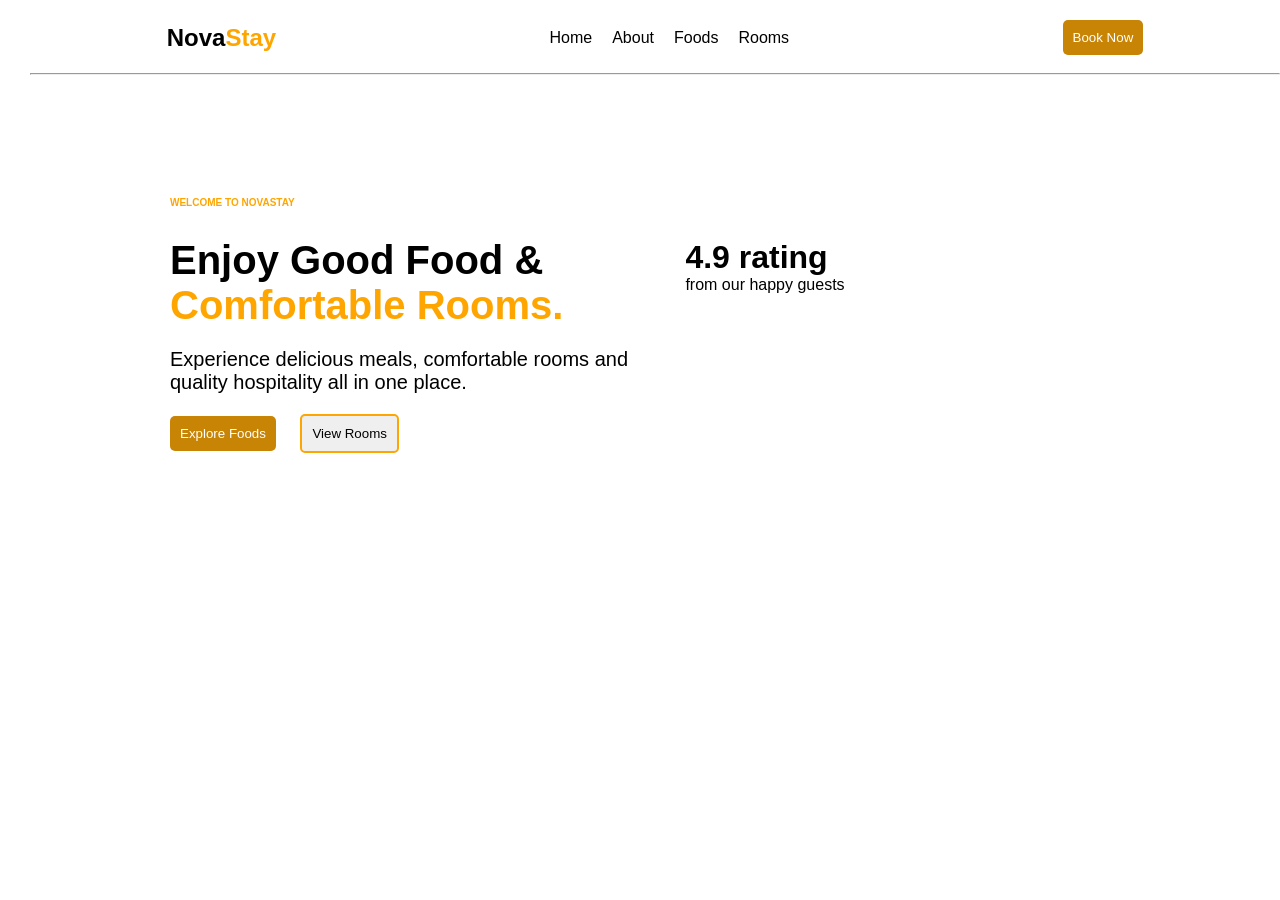
==== index.html @ 20a4a5bd "index renamed" ====
<!DOCTYPE html>
<html lang="en">
<head>
    <meta charset="UTF-8">
    <meta name="viewport" content="width=device-width, initial-scale=1.0">
    <title>Document</title>

    <link rel="stylesheet" href="novastay.css">

    <script src="https://kit.fontawesome.com/f9ebc45625.js" crossorigin="anonymous"></script>
</head>
<body>
    <header>
          <nav>
               <h1>Nova<span>Stay</span></h1>

               <ul>
                <li><a href="#home">Home</a></li>
                <li><a href="#about">About</a></li>
                <li><a href="#foods">Foods</a></li>
                <li><a href="#rooms">Rooms</a></li>
               </ul>
                <button class="btn">Book Now</button>

          </nav>
                  <br>
            <hr>

          <div id="hero-section">
            <div class="hero-left">
                <h2>WELCOME TO NOVASTAY</h2>
                <h1>Enjoy Good Food & <br><span>Comfortable Rooms.</span></h1>
                <p>Experience delicious meals, comfortable rooms and quality hospitality all in one place.</p>

                   <div class="hero-btu">
                       <button class="btn">Explore Foods</button>
                       <button class="btn2">View Rooms</button>
                   </div>
            </div>
              
            <div class="hero-right">
                <img src="https://images.unsplash.com/photo-1566073771259-6a8506099945" alt="" width="300px">
                   
                  <div class="rating-box">
                    <i class="fa-solid fa-star"></i>
                       <div>
                          <h1>4.9 rating</h1>
                          <p>from our happy guests</p>
                       </div>
                  </div>
            </div>

          </div>
    </header>


    
</body>
</html>
---- novastay.css ----
*{
    margin: 0;
    padding: 0;
    box-sizing: border-box;
    font-family: Arial, Helvetica, sans-serif;
}


header{
    padding-left: 30px;
    padding-top: 20px;
}

nav{
    display: flex;
    justify-content: space-around;
    align-items: center;
}

nav h1 span{
    color: orange;
}

nav ul{
    display: flex;
    gap: 20px;
    list-style-type: none;
}

nav ul li a{
    color: black;
    text-decoration: none;
}

.btn{
    background-color: rgb(200, 132, 4);
    padding: 10px;
    border: none;
    color: white;
    border-radius: 5px;
}


#hero-section{
    display: flex;
    justify-content: center;
    align-items: center;
    height: 500px;
    gap: 40px;
    padding-inline: 140px;
    
}

.hero-left{
    width: 50%;
}

.hero-left h2{
    color: orange;
    font-size: 10px;
    padding-bottom: 10px;
}

.hero-left h1{
    font-size: 40px;
    padding-block: 20px;
}

.hero-left h1 span{
    color: orange;
}

.hero-left p{
    font-size: 20px;
    padding-bottom: 20px;
}

.btn2{
    padding: 10px;
    border: 2px orange solid;
    color: black;
    border-radius: 5px;
    margin-left: 20px;
}

.hero-right{
    width: 50%;
    position: relative;
}

.hero-right img{
    width: 100%;
    border-radius: 20px;
}

.rating-box{
    display: flex;
    align-items: center;
    justify-content: center;
    gap: 10px;
    background-color: white;
    padding: 10px;
    width: 300px;
    border-radius: 20px;
    position: absolute;
    bottom: 30px;
    left: -65px;
}

.fa-star{
    color: orange;
    font-size: 20px;
}
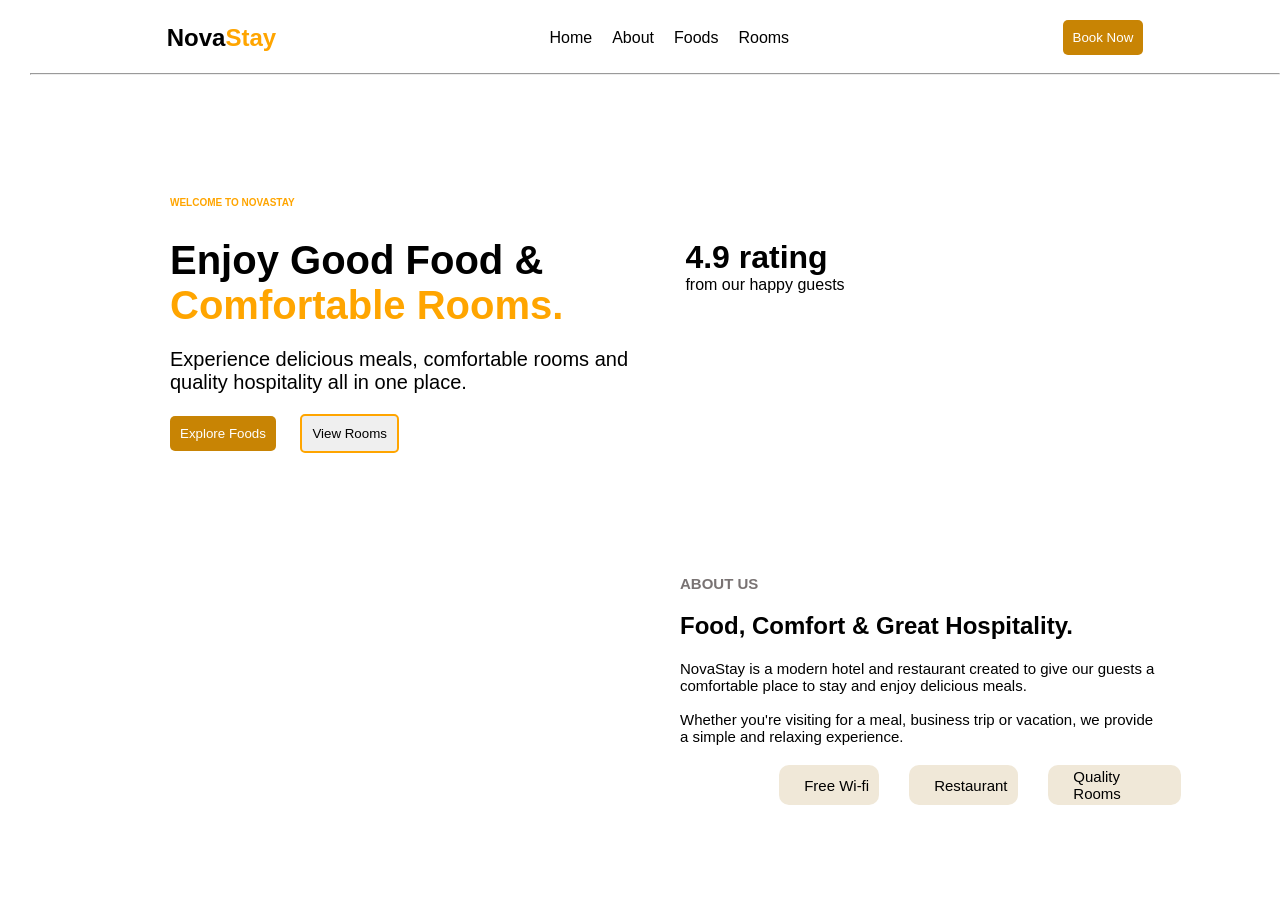
==== commit 78f0fa66: "yes" ====
--- a/index.html
+++ b/index.html
@@ -54,6 +54,43 @@
     </header>
 
 
+
+    <section>
+        <div class="about-lef">
+            <img src="https://images.unsplash.com/photo-1517248135467-4c7edcad34c4" alt="" width="300px">
+        </div>
+
+           <div class="about-right">
+              <h2>ABOUT   US</h2>
+              <h1>Food, Comfort & Great Hospitality.</h1>
+              <p>NovaStay is a modern hotel and restaurant created to give our guests a comfortable place to stay and enjoy delicious meals.
+                <br> <br>
+                Whether you're visiting for a meal, business trip or vacation, we provide a simple and relaxing experience.
+              </p>
+
+                 <div class="about-box">
+                    <div>
+                         <i class="fa-solid fa-wifi"></i>
+                         <p>Free Wi-fi</p>
+                    </div>
+                        <div>
+                            <i class="fa-solid fa-utensils"></i>
+                            <p>Restaurant</p>
+                        </div>
+
+                        <div>
+                            <i class="fa-solid fa-bed"></i>
+                            <p> Quality Rooms</p>
+                        </div>
+                 </div>
+           </div>
+
+
+
+
+    </section>
+
+
     
 </body>
 </html>
--- a/novastay.css
+++ b/novastay.css
@@ -110,4 +110,85 @@
 .fa-star{
     color: orange;
     font-size: 20px;
+}
+
+
+
+
+section{
+    display: flex;
+    justify-content: center;
+    align-items: center;
+}
+
+.about-lef{
+    width: 50%;
+}
+
+.about-lef img{
+    width: 80%;
+    border-radius: 20px;
+    margin-left: 170px;
+}
+
+
+.about-right{
+    width: 50%;
+    margin-left: 80px;
+}
+
+.about-right h2{
+    color: rgb(121, 115, 115);
+    font-size: 15px;
+    padding-bottom: 10px;
+}
+
+.about-right h1{
+    width: 70%;
+    padding-bottom: 20px;
+    padding-top: 10px;
+}
+
+.about-right p{
+    font-size: 15px;
+    width: 80%;
+    padding-bottom: 20px;
+}
+
+.about-box{
+    display: flex;
+    align-items: center;
+    justify-content: center;
+    gap: 30px;
+}
+
+.about-box div {
+      display: flex;
+      align-items: center;
+      justify-content: center;
+      background-color: rgb(240, 232, 216);
+      border-radius: 10px;
+      height: 40px;
+}
+
+.fa-wifi{
+    color: orange;
+    margin-left: 10px;
+}
+
+.fa-utensils{
+    color: orange;
+    margin-left: 10px;
+}
+
+.fa-bed{
+    color: orange;
+    margin-left: 10px;
+}
+
+.about-box div p{
+    margin-left: 10px;
+    padding-inline: 5px;
+    margin-right: 5px;
+    padding-top: 20px;
 }
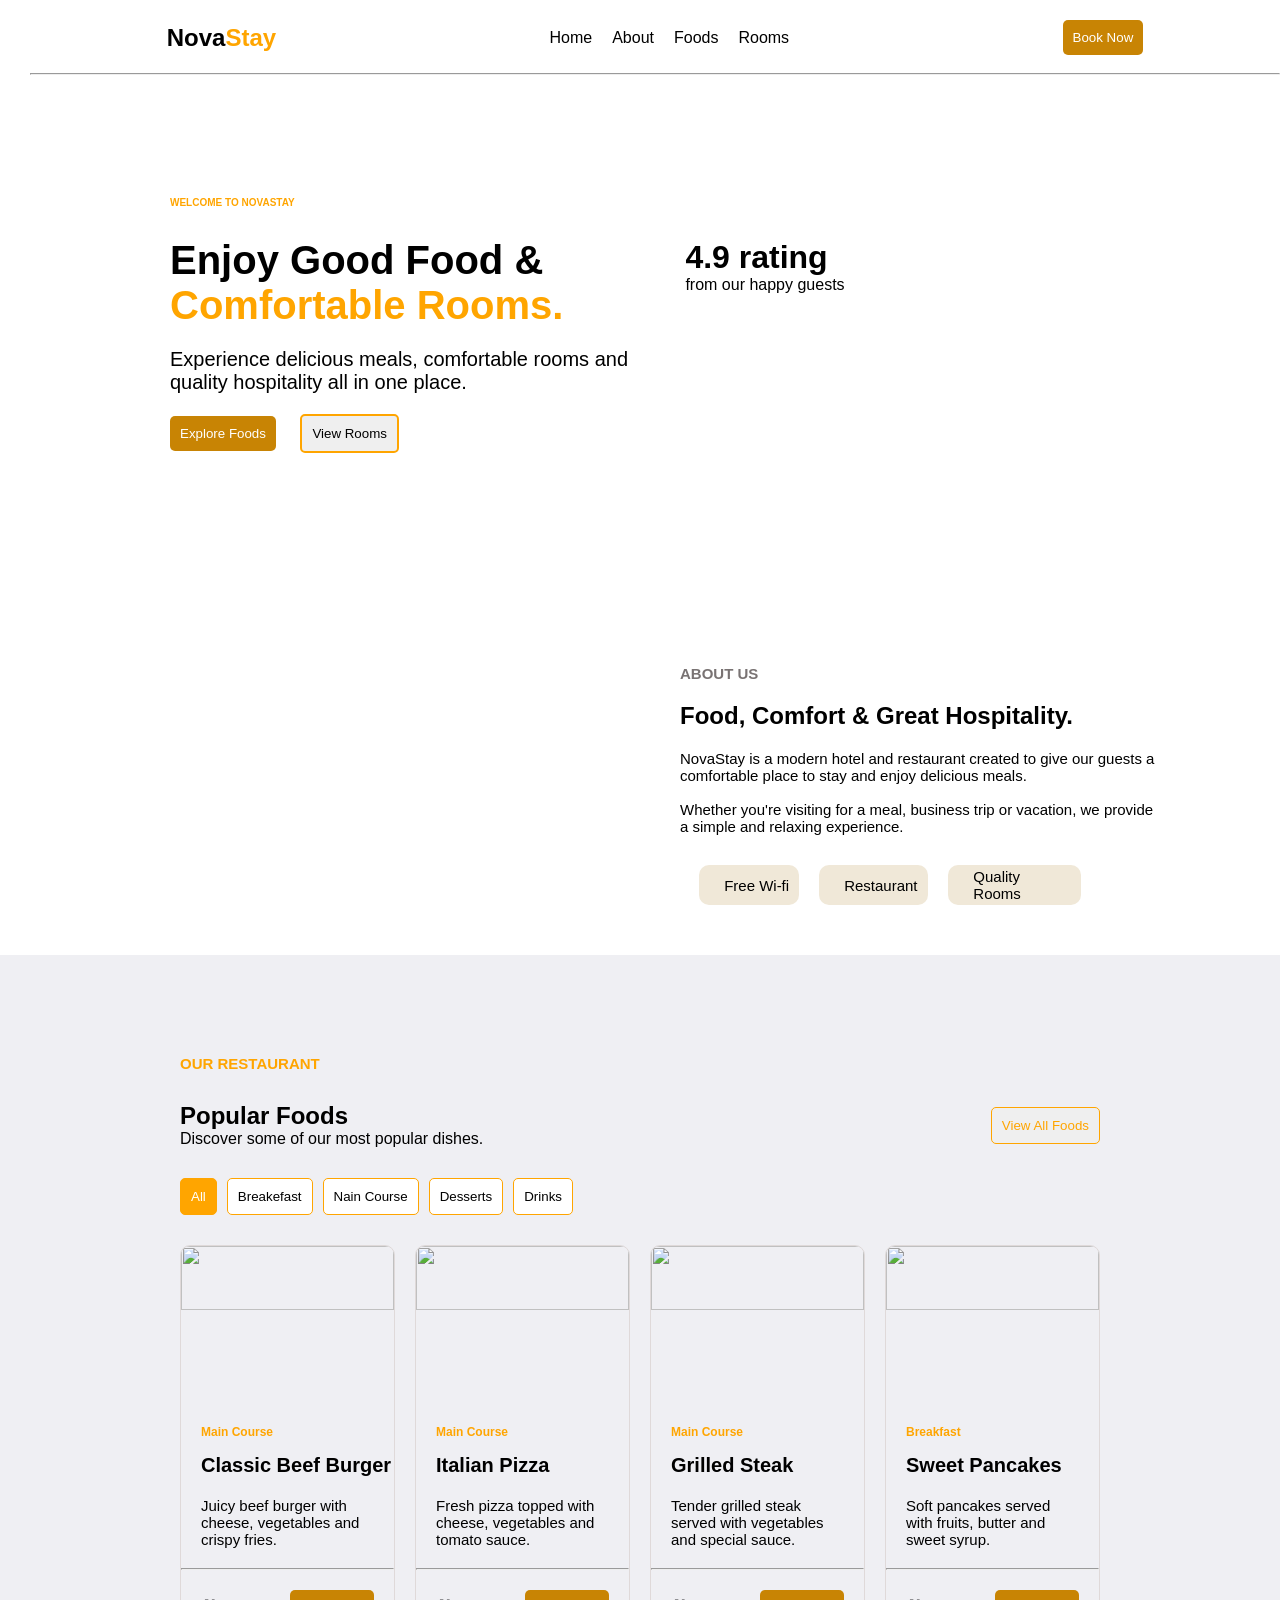
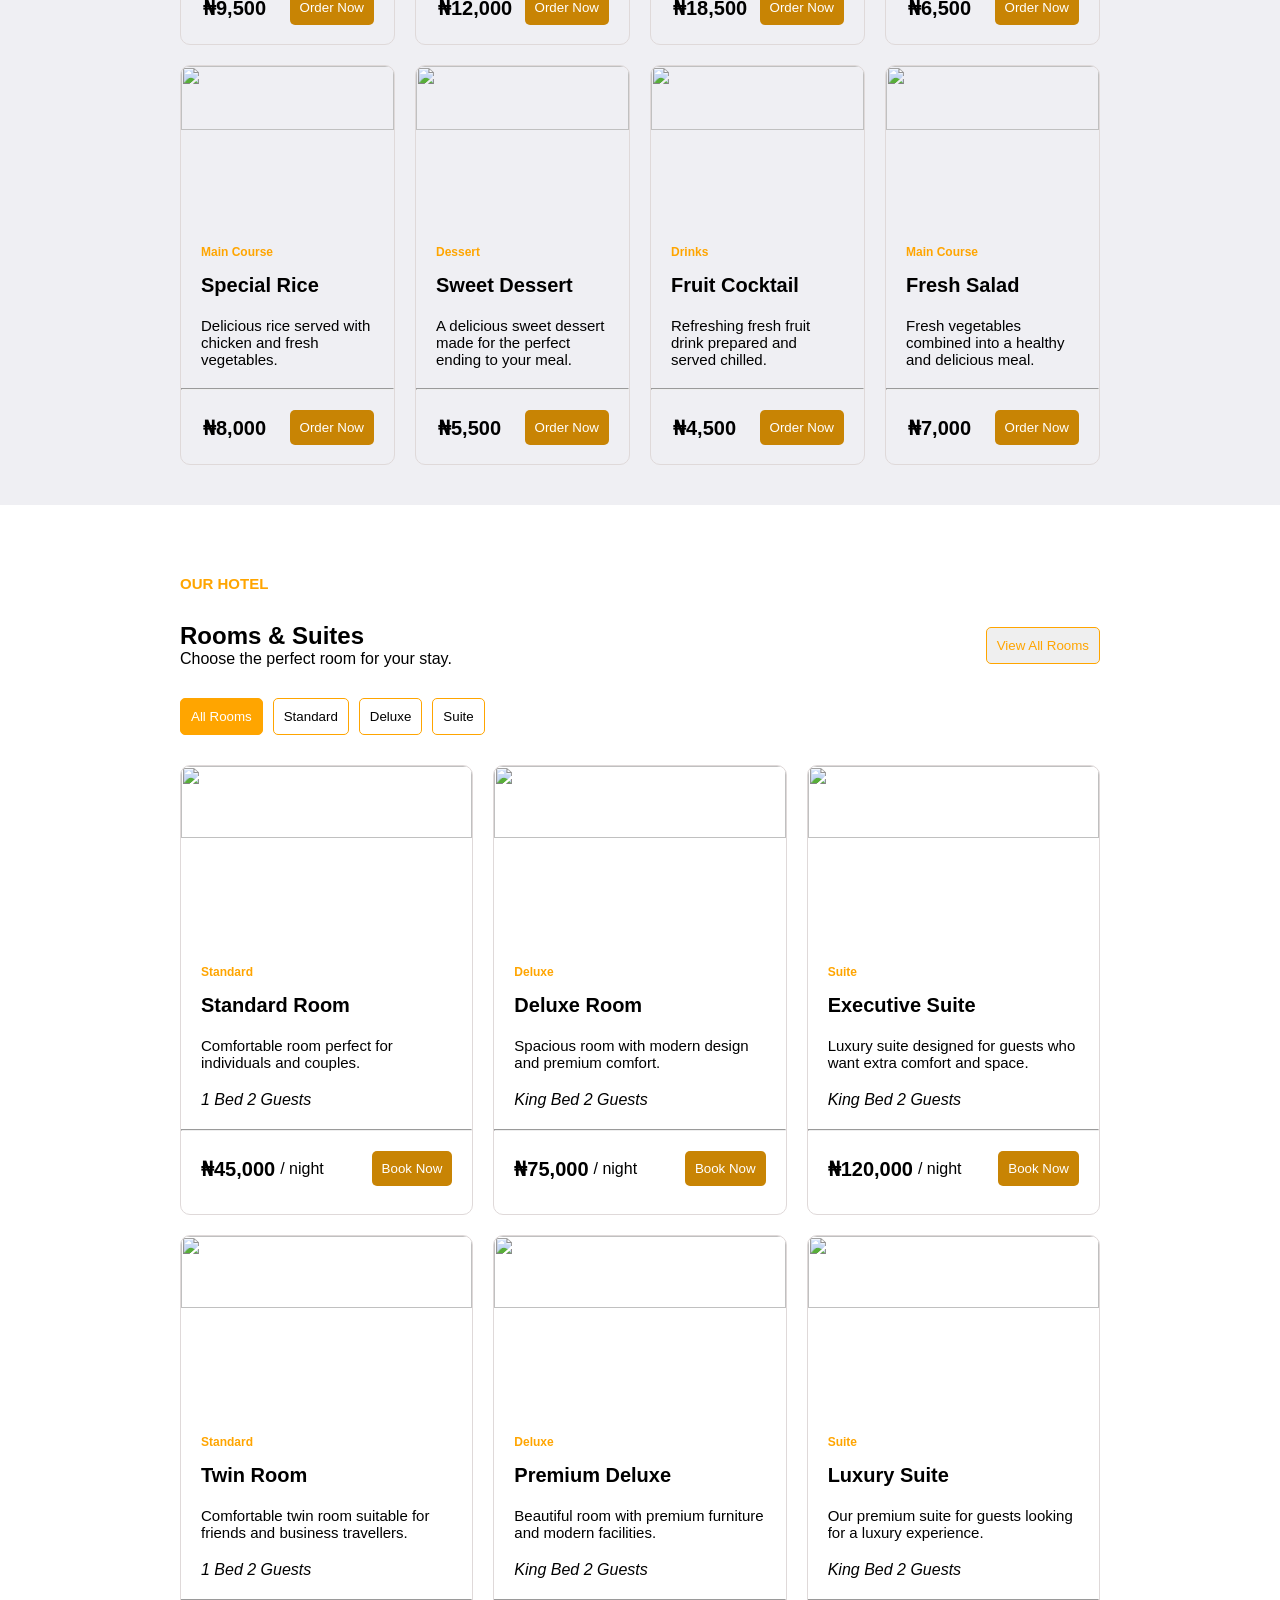
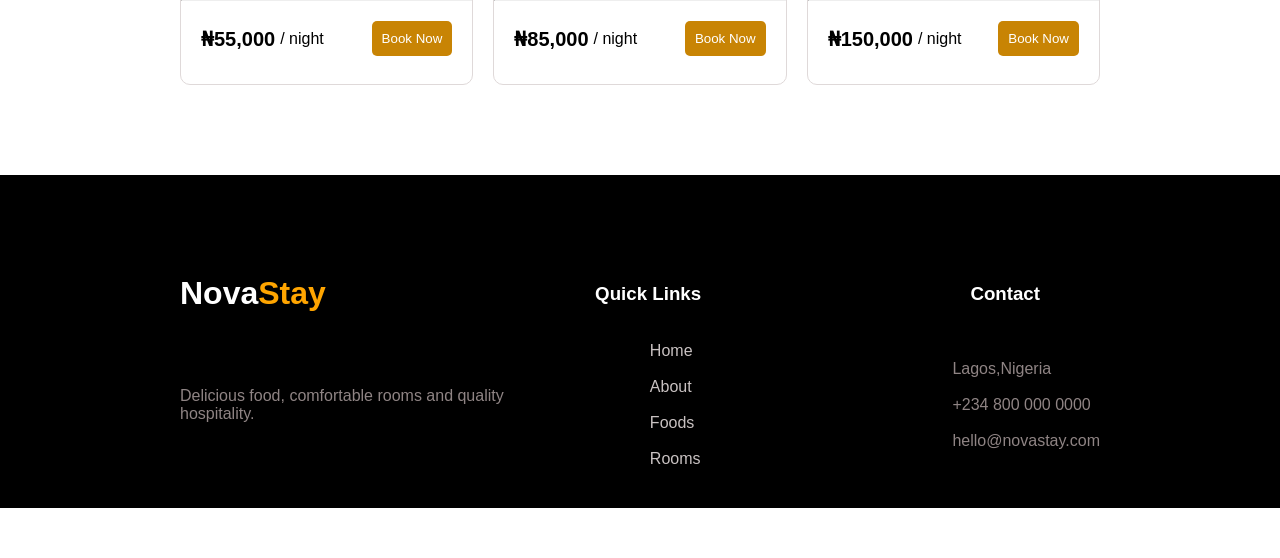
==== commit 66ef3e70: "yes" ====
--- a/index.html
+++ b/index.html
@@ -55,7 +55,7 @@
 
 
 
-    <section>
+    <section id="about">
         <div class="about-lef">
             <img src="https://images.unsplash.com/photo-1517248135467-4c7edcad34c4" alt="" width="300px">
         </div>
@@ -91,6 +91,315 @@
     </section>
 
 
-    
+
+
+
+
+    <section id="foods">
+             <h2 class="h2">OUR RESTAURANT</h2>
+             <div class="food-t">
+                 <div>
+                    <h1>Popular Foods</h1>
+                    <p>Discover some of our most popular dishes.</p>
+                 </div>
+
+                 <button>View All Foods</button>
+             </div>
+                  
+                 <div class="foods-button">
+                    <button>All</button>
+                    <button>Breakefast</button>
+                    <button>Nain Course</button>
+                    <button>Desserts</button>
+                    <button>Drinks</button>
+                 </div>
+
+
+                 <div class="product-container"> 
+                    <div class="product-card">
+                            <img src="https://images.unsplash.com/photo-1568901346375-23c9450c58cd" alt="">
+                            <h2>Main Course</h2>
+                            <h1>Classic Beef Burger</h1>
+                            <p>Juicy beef burger with cheese, vegetables and crispy fries.</p>
+      <hr>
+                            <div>
+                                <h1>₦9,500</h1>
+                                <button>Order Now</button>
+                            </div>
+                    </div>
+
+
+                    <div class="product-card">
+                            <img src="https://images.unsplash.com/photo-1565299624946-b28f40a0ae38" alt="">
+                            <h2>Main Course</h2>
+                            <h1>Italian Pizza</h1>
+                            <p>Fresh pizza topped with cheese, vegetables and tomato sauce.</p>
+                     <hr>
+                            <div>
+                                <h1>₦12,000</h1>
+                                <button>Order Now</button>
+                            </div>
+                    </div>
+
+
+                    <div class="product-card">
+                            <img src="https://images.unsplash.com/photo-1600891964092-4316c288032e" alt="">
+                            <h2>Main Course</h2>
+                            <h1>Grilled Steak</h1>
+                            <p>Tender grilled steak served with vegetables and special sauce.</p>
+          <hr>
+                            <div>
+                                <h1>₦18,500</h1>
+                                <button>Order Now</button>
+                            </div>
+                    </div>
+
+
+                    <div class="product-card">
+                            <img src="https://images.unsplash.com/photo-1528207776546-365bb710ee93" alt="">
+                            <h2>Breakfast</h2>
+                            <h1>Sweet Pancakes</h1>
+                            <p>Soft pancakes served with fruits, butter and sweet syrup.</p>
+     <hr>
+                            <div>
+                                <h1>₦6,500</h1>
+                                <button>Order Now</button>
+                            </div>
+                    </div>
+
+
+                    <div class="product-card">
+                            <img src="https://images.unsplash.com/photo-1547592180-85f173990554" alt="">
+                            <h2>Main Course</h2>
+                            <h1>Special Rice</h1>
+                            <p>Delicious rice served with chicken and fresh vegetables.</p>
+              <hr>
+                            <div>
+                                <h1>₦8,000</h1>
+                                <button>Order Now</button>
+                            </div>
+                    </div>
+
+
+                    <div class="product-card">
+                            <img src="https://images.unsplash.com/photo-1571877227200-a0d98ea607e9" alt="">
+                            <h2>Dessert</h2>
+                            <h1>Sweet Dessert</h1>
+                            <p>A delicious sweet dessert made for the perfect ending to your meal.</p>
+        <hr>
+                            <div>
+                                <h1>₦5,500</h1>
+                                <button>Order Now</button>
+                            </div>
+                    </div>
+
+
+                    <div class="product-card">
+                            <img src="https://images.unsplash.com/photo-1544145945-f90425340c7e" alt="">
+                            <h2>Drinks</h2>
+                            <h1>Fruit Cocktail</h1>
+                            <p>Refreshing fresh fruit drink prepared and served chilled.</p>
+      <hr>
+                            <div>
+                                <h1>₦4,500</h1>
+                                <button>Order Now</button>
+                            </div>
+                    </div>
+
+
+                    <div class="product-card">
+                            <img src="https://images.unsplash.com/photo-1512621776951-a57141f2eefd" alt="">
+                            <h2>Main Course</h2>
+                            <h1>Fresh Salad</h1>
+                            <p>Fresh vegetables combined into a healthy and delicious meal.</p>
+  <hr>
+                            <div>
+                                <h1>₦7,000</h1>
+                                <button>Order Now</button>
+                            </div>
+                    </div>
+                 </div>
+    </section>
+
+
+
+
+    <section id="rooms">
+         <h2 class="our-hotel">OUR HOTEL</h2>
+         <div class="con">
+            <div>
+                <h1>Rooms & Suites</h1>
+                <p>Choose the perfect room for your stay.</p>
+            </div>
+
+                  <button>View All Rooms</button>
+         </div>
+                  <div class="come-back">
+                    <button>All Rooms</button>
+                    <button>Standard</button>
+                    <button>Deluxe</button>
+                    <button>Suite</button>
+                  </div>
+
+
+     <div class="hotel-rooms">
+          <div class="rooms-card">
+            <img src="https://images.unsplash.com/photo-1611892440504-42a792e24d32" alt="">
+            <h2>Standard</h2>
+            <h1>Standard Room</h1>
+            <p>Comfortable room perfect for individuals and couples.</p>
+                <div class="yes">
+                    <i><i class="fa-solid fa-bed"></i>1 Bed</i>
+
+                    <i><i class="fa-solid fa-person"></i>2 Guests</i>
+                </div>
+             <hr>
+              <div class="go">
+                <div>
+                    <h1>₦45,000</h1>
+                    / night
+                </div>
+                    <button>Book Now</button>
+              </div>
+          </div>
+
+
+
+          <div class="rooms-card">
+            <img src="https://images.unsplash.com/photo-1590490360182-c33d57733427" alt="">
+            <h2>Deluxe</h2>
+            <h1>Deluxe Room</h1>
+            <p>Spacious room with modern design and premium comfort.</p>
+                <div class="yes">
+                    <i><i class="fa-solid fa-bed"></i> King Bed</i>
+
+                    <i><i class="fa-solid fa-person"></i>2 Guests</i>
+                </div>
+             <hr>
+              <div class="go">
+                <div>
+                    <h1>₦75,000</h1>
+                    / night
+                </div>
+                    <button>Book Now</button>
+              </div>
+          </div>
+
+
+            <div class="rooms-card">
+            <img src="https://images.unsplash.com/photo-1582719478250-c89cae4dc85b" alt="">
+            <h2>Suite</h2>
+            <h1>Executive Suite</h1>
+            <p>Luxury suite designed for guests who want extra comfort and space.</p>
+                <div class="yes">
+                    <i><i class="fa-solid fa-bed"></i> King Bed</i>
+                
+                    <i><i class="fa-solid fa-person"></i>2 Guests</i>
+                    
+                </div>
+             <hr>
+              <div class="go">
+                <div>
+                    <h1>₦120,000</h1>
+                    / night
+                </div>
+                    <button>Book Now</button>
+              </div>
+          </div>
+
+
+            <div class="rooms-card">
+            <img src="https://images.unsplash.com/photo-1566665797739-1674de7a421a" alt="">
+            <h2>Standard</h2>
+            <h1>Twin Room</h1>
+            <p>Comfortable twin room suitable for friends and business travellers.</p>
+                <div class="yes">
+                    <i><i class="fa-solid fa-bed"></i>1 Bed</i>
+
+                    <i><i class="fa-solid fa-person"></i>2 Guests</i>
+                </div>
+             <hr>
+              <div class="go">
+                <div>
+                    <h1>₦55,000</h1>
+                    / night
+                </div>
+                    <button>Book Now</button>
+              </div>
+          </div>
+
+            <div class="rooms-card">
+            <img src="https://images.unsplash.com/photo-1631049307264-da0ec9d70304" alt="">
+            <h2>Deluxe</h2>
+            <h1>Premium Deluxe</h1>
+            <p>Beautiful room with premium furniture and modern facilities.</p>
+                <div class="yes">
+                    <i><i class="fa-solid fa-bed"></i> King Bed</i>
+      
+                    <i><i class="fa-solid fa-person"></i>2 Guests</i>
+                </div>
+             <hr>
+              <div class="go">
+                <div>
+                    <h1>₦85,000</h1>
+                    / night
+                </div>
+                    <button>Book Now</button>
+              </div>
+          </div>
+
+            <div class="rooms-card">
+            <img src="https://images.unsplash.com/photo-1578683010236-d716f9a3f461" alt="">
+            <h2>Suite</h2>
+            <h1>Luxury Suite</h1>
+            <p>Our premium suite for guests looking for a luxury experience.</p>
+                <div class="yes">
+                    <i><i class="fa-solid fa-bed"></i> King Bed</i>
+
+                    <i><i class="fa-solid fa-person"></i>2 Guests</i>
+                </div>
+             <hr>
+              <div class="go">
+                <div>
+                    <h1>₦150,000</h1>
+                    / night
+                </div>
+                    <button>Book Now</button>
+              </div>
+          </div>
+
+
+     </div>
+            
+         
+    </section>
+
+
+    <footer id="foot">
+        <div class="end">
+            <h1>Nova<span>Stay</span></h1>
+            <h3>Quick Links</h3>
+            <h3>Contact</h3>
+        </div>
+             
+         <div class="mk">
+            <p>Delicious food, comfortable rooms and quality hospitality.</p>
+
+             <ul>
+                <li><a href="#home">Home</a></li><br>
+                <li><a href="#about">About</a></li><br>
+                <li><a href="#foods">Foods</a></li><br>
+                <li><a href="#rooms">Rooms</a></li>
+             </ul>
+              <div class="kj">
+                <p>Lagos,Nigeria</p><br>
+                <p>+234 800 000 0000</p><br>
+                <p>hello@novastay.com</p>
+              </div>
+         </div>
+         
+    </footer>
+
+     
 </body>
 </html>
--- a/novastay.css
+++ b/novastay.css
@@ -115,10 +115,11 @@
 
 
 
-section{
+#about{
     display: flex;
     justify-content: center;
     align-items: center;
+    padding-top: 90px;
 }
 
 .about-lef{
@@ -159,7 +160,9 @@
     display: flex;
     align-items: center;
     justify-content: center;
-    gap: 30px;
+    gap: 20px;
+    margin-top: 10px;
+    margin-right: 180px;
 }
 
 .about-box div {
@@ -191,4 +194,334 @@
     padding-inline: 5px;
     margin-right: 5px;
     padding-top: 20px;
-}+}
+
+
+
+
+
+#foods{
+    display: fle;
+    margin-block: 50px;
+    flex-direction: column;
+    justify-content: center;
+    padding-inline: 180px;
+    padding-top: 100px;
+    background-color: rgb(239, 239, 243);
+    padding-bottom: 40px;
+}
+
+
+
+.h2{
+    color: orange;
+    font-size: 15px;
+    padding-bottom: 10px;
+}
+
+
+.food-t{
+  display: flex;
+  justify-content: space-between;
+  margin-block: 20px;
+  align-items: center;
+}
+
+.food-t button{
+    padding: 10px;
+    border: orange solid 1px;
+    border-radius: 5px;
+    color: orange;
+    cursor: pointer;
+}
+
+.foods-button{
+    display: flex;
+    padding-block: 10px;
+    gap: 10px;
+}
+
+.foods-button button{
+    padding: 10px;
+    border-radius: 5px;
+    background-color: white;
+    border: orange solid 1px;
+}
+
+.foods-button button:hover{
+     background-color: orange;
+     color: white;
+}
+
+.foods-button button:first-child{
+    background-color: orange;
+    color: white;
+}
+
+
+.product-container{
+    display: grid;
+    grid-template-columns: repeat(4, 1fr);
+    margin-top: 20px;
+    gap: 20px;
+}
+
+.product-card{
+    border-radius: 10px;
+    border: solid 1px rgb(223, 217, 217);
+    overflow: hidden;
+    height: 400px;
+    transition: all 0.5s linear;
+}
+
+.product-card img{
+    width: 100%;
+    height: 40%;
+}
+
+
+.product-card h2{
+    color: orange;
+    font-size: 12px;
+    padding-left: 20px;
+    padding-top: 20px;
+    padding-bottom: 15px;
+}
+
+.product-card h1{
+    font-size: 20px;
+    padding-left: 20px;
+
+}
+
+
+.product-card p{
+    font-size: 15px;
+    padding-top: 20px;
+    padding-left: 20px;
+    padding-right: 20px;
+    padding-bottom: 20px;
+}
+
+.product-card div{
+    display: flex;
+    align-items: center;
+    justify-content: space-between;
+    padding-left: 2px;
+    padding-right: 20px;
+    padding-top: 20px;
+}
+
+
+.product-card div button{
+     background-color: rgb(200, 132, 4);
+    padding: 10px;
+    border: none;
+    color: white;
+    border-radius: 5px;
+    cursor: pointer;
+}
+
+.product-card:hover{
+  box-shadow: 0 0 15px orange;
+  transform: translateY(-10px);
+}
+
+
+
+
+
+#rooms{
+       display: flex;
+       flex-direction: column;
+       justify-content: center;
+       margin-block: 50px;
+       padding-inline: 180px;
+    padding-bottom: 40px;
+    padding-top: 20px;
+}
+
+
+.our-hotel{
+    color: orange;
+    font-size: 15px;
+    padding-bottom: 10px;
+}
+
+.con{
+     display: flex;
+  justify-content: space-between;
+  margin-block: 20px;
+  align-items: center;
+}
+
+.con button{
+    padding: 10px;
+    border: orange solid 1px;
+    color: orange;
+    border-radius: 5px;
+    cursor: pointer;
+}
+
+
+    
+.come-back{
+    display: flex;
+    padding-block: 10px;
+    gap: 10px;
+}
+
+
+.come-back button{
+    padding: 10px;
+    border-radius: 5px;
+    background-color: white;
+    border: orange solid 1px;
+}
+
+.come-back button:hover{
+    background-color: orange;
+    color: white;
+}
+
+.come-back button:first-child{
+    background-color: orange;
+    color: white;
+}
+
+
+
+.hotel-rooms{
+  display: grid;
+  grid-template-columns: repeat(3, 1fr);
+  margin-top: 20px;
+  gap: 20px;
+  
+}
+
+.rooms-card{
+   border-radius: 10px;
+    border: solid 1px rgb(223, 217, 217);
+    overflow: hidden;
+    height: 450px;
+    transition: all 0.5s linear;
+}
+
+
+
+.hotel-rooms img{
+    width: 100%;
+    height: 40%;
+
+}
+
+.hotel-rooms h2{
+     color: orange;
+    font-size: 12px;
+    padding-left: 20px;
+    padding-top: 20px;
+    padding-bottom: 15px;
+}
+
+.hotel-rooms h1{
+     font-size: 20px;
+    padding-left: 20px;
+}
+
+.hotel-rooms p{
+     font-size: 15px;
+    padding-top: 20px;
+    padding-left: 20px;
+    padding-right: 20px;
+    padding-bottom: 20px;
+}
+
+.yes{
+    padding-left: 10px;
+    padding-bottom: 20px;
+}
+
+.fa-person{
+    color: orange;
+}
+
+.go{
+    display: flex;
+    justify-content: space-between;
+    align-items: center;
+    padding-top: 20px;
+    padding-right: 20px;
+}
+
+.go div{
+    display: flex;
+    align-items: center;
+    gap: 5px;
+}
+
+.go button{
+     background-color: rgb(200, 132, 4);
+    padding: 10px;
+    border: none;
+    color: white;
+    border-radius: 5px;
+    cursor: pointer;
+}
+
+.rooms-card:hover{
+     box-shadow: 0 0 15px orange;
+  transform: translateY(-10px);
+}
+
+
+
+#foot{
+    background-color: black;
+     display: flex;
+       flex-direction: column;
+       justify-content: center;
+       margin-block: 50px;
+       padding-inline: 180px;
+    padding-bottom: 40px;
+    padding-top: 20px;
+}
+
+.end{
+    display: flex;
+    align-items: center;
+    justify-content: space-between;
+    padding-top: 80px;
+    color: white;
+}
+
+.end h1 span{
+    color: orange;
+}
+
+.end h3:last-child{
+    padding-right: 60px;
+}
+
+.mk{
+    display: flex;
+    align-items: center;
+    justify-content: space-between;
+    padding-top: 30px;
+    color: rgb(143, 132, 132);
+}
+
+.mk p:first-child{
+    width: 40%;
+}
+
+.mk ul{
+    list-style-type: none;
+    padding-right: 150px;
+    color: rgb(143, 132, 132);
+}
+
+.mk ul li a{
+       color: rgb(201, 194, 194);
+    text-decoration: none;
+}
+
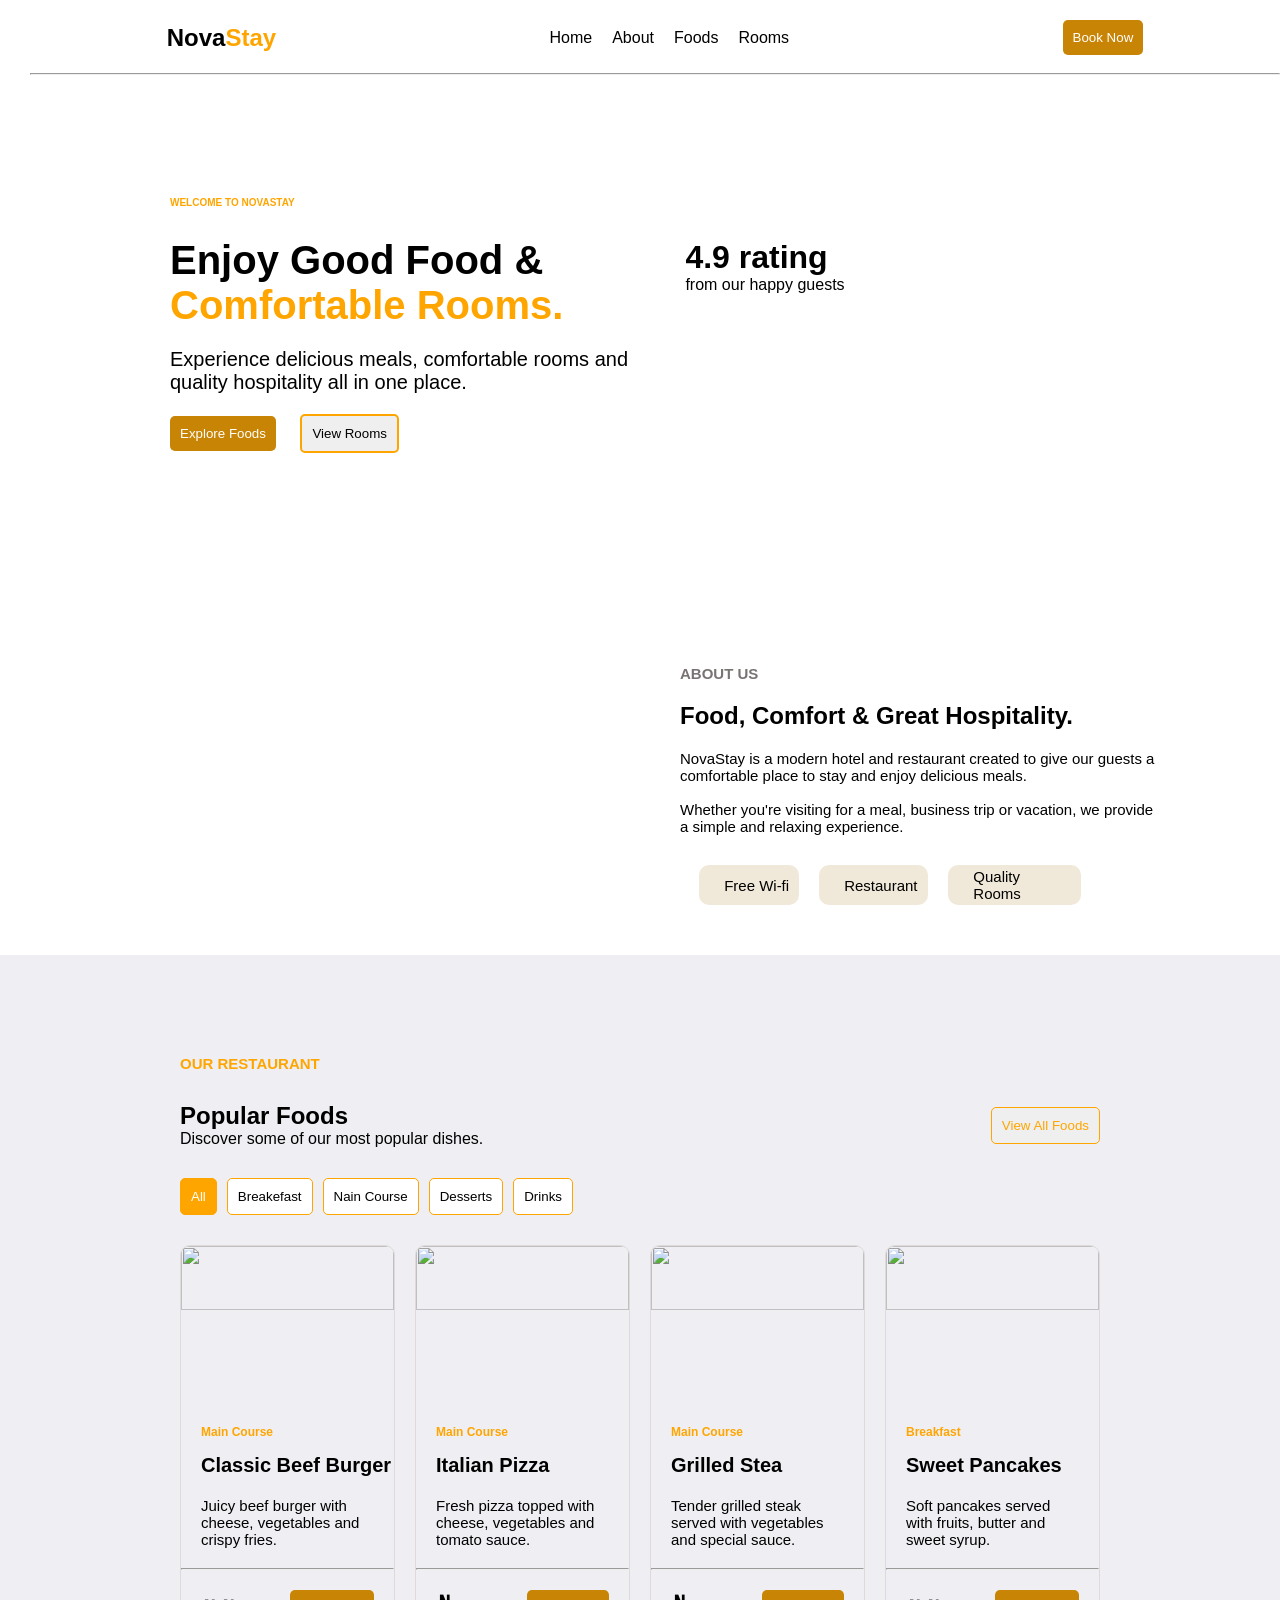
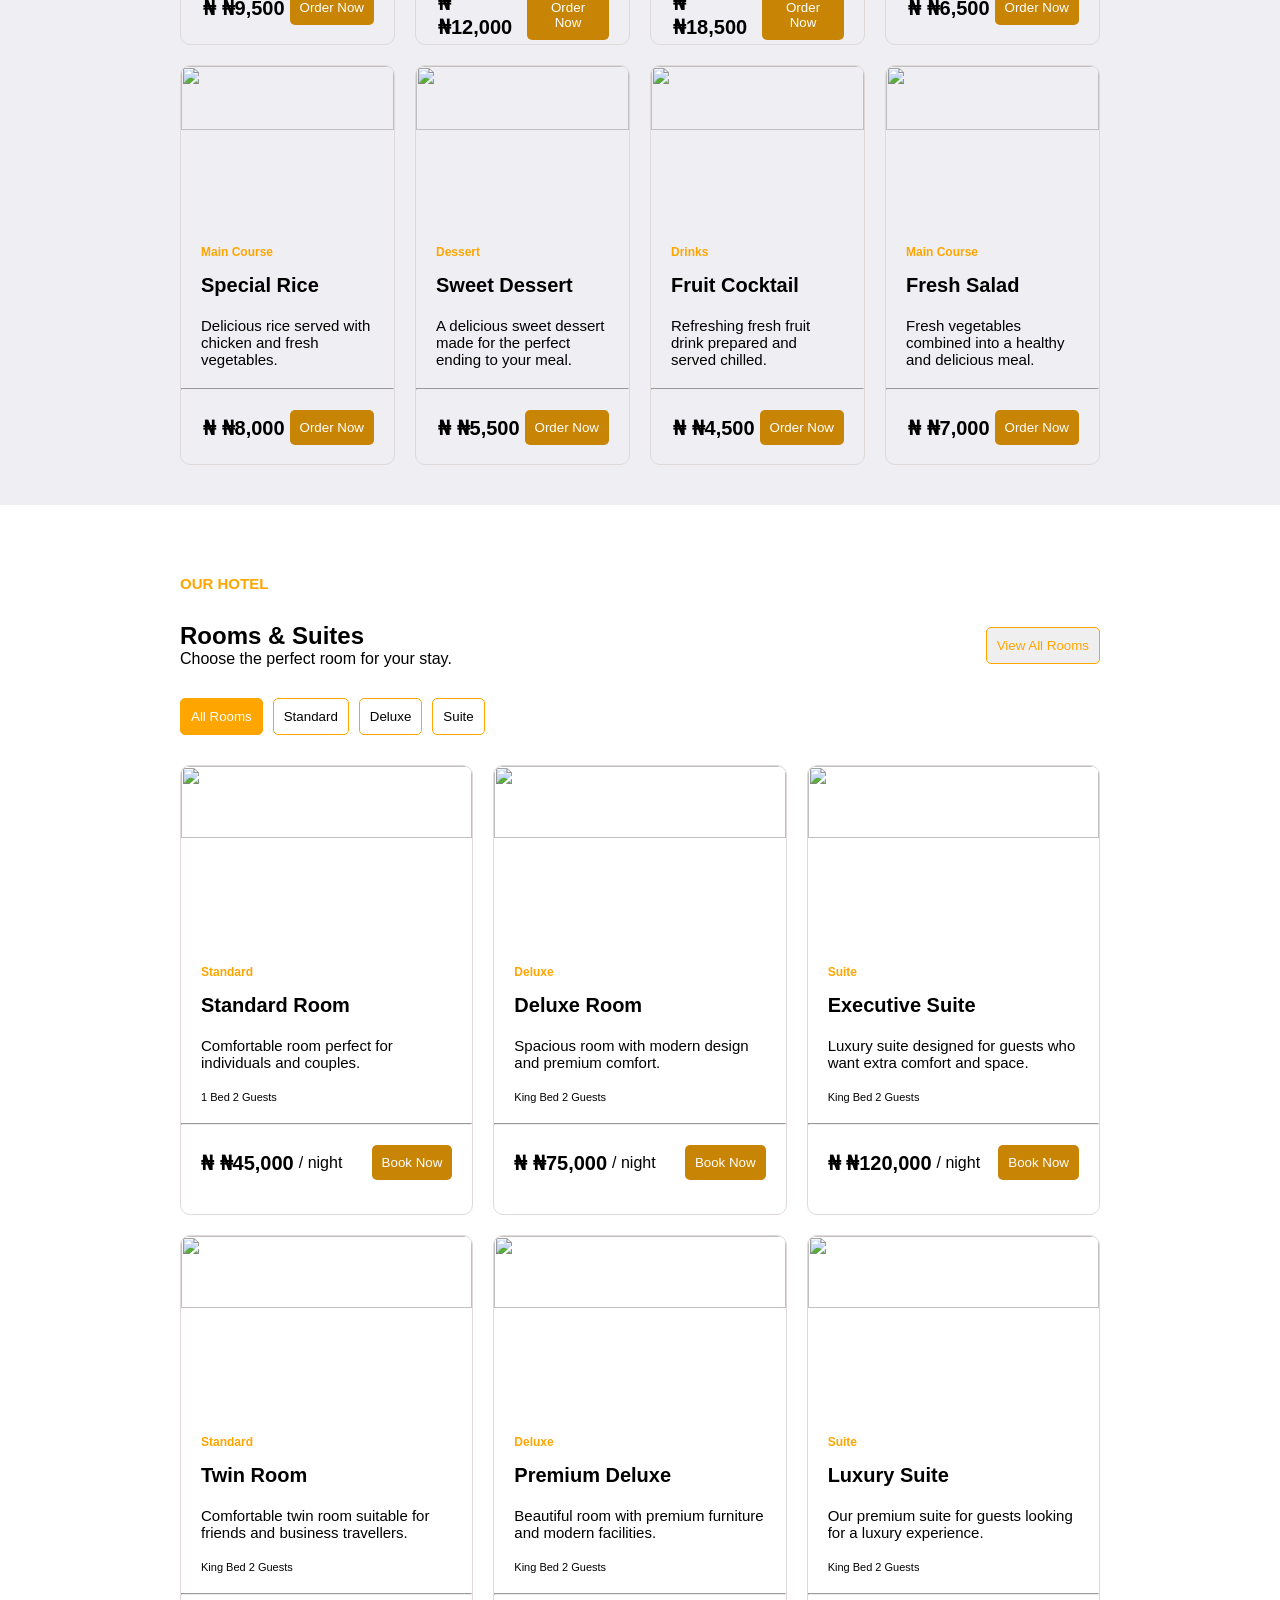
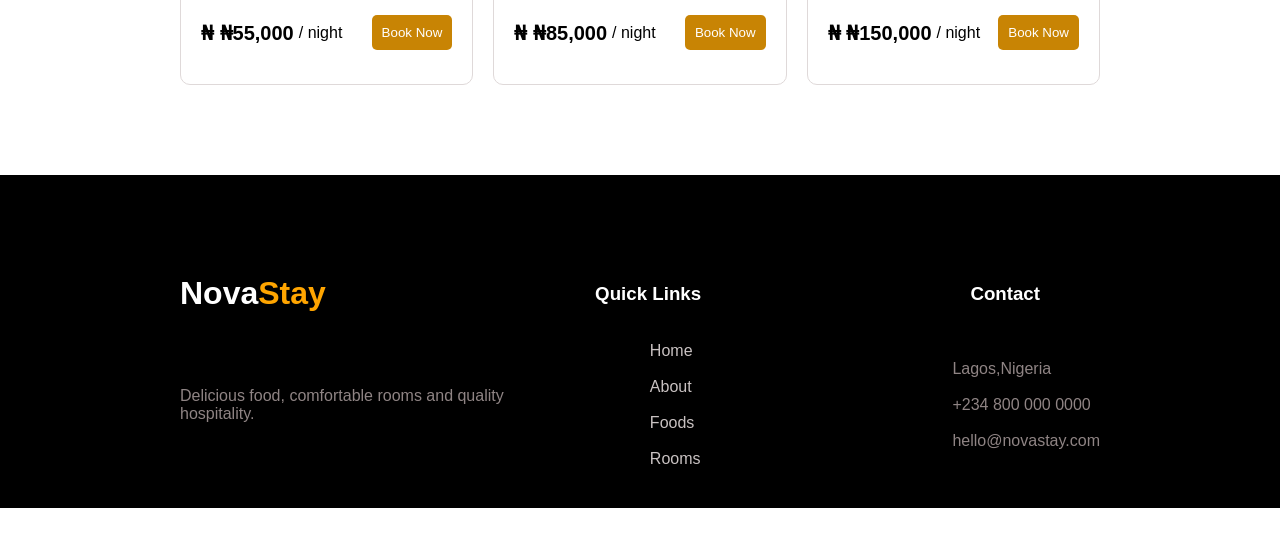
==== commit 50f8135b: "yes" ====
--- a/index.html
+++ b/index.html
@@ -1,405 +1,176 @@
-<!DOCTYPE html>
+<!doctype html>
 <html lang="en">
-<head>
-    <meta charset="UTF-8">
-    <meta name="viewport" content="width=device-width, initial-scale=1.0">
+  <head>
+    <meta charset="UTF-8" />
+    <meta name="viewport" content="width=device-width, initial-scale=1.0" />
     <title>Document</title>
 
-    <link rel="stylesheet" href="novastay.css">
+    <link rel="stylesheet" href="novastay.css" />
 
-    <script src="https://kit.fontawesome.com/f9ebc45625.js" crossorigin="anonymous"></script>
-</head>
-<body>
+    <script
+      src="https://kit.fontawesome.com/f9ebc45625.js"
+      crossorigin="anonymous"
+    ></script>
+  </head>
+  <body>
     <header>
-          <nav>
-               <h1>Nova<span>Stay</span></h1>
+      <nav>
+        <h1>Nova<span>Stay</span></h1>
 
-               <ul>
-                <li><a href="#home">Home</a></li>
-                <li><a href="#about">About</a></li>
-                <li><a href="#foods">Foods</a></li>
-                <li><a href="#rooms">Rooms</a></li>
-               </ul>
-                <button class="btn">Book Now</button>
+        <ul>
+          <li><a href="#home">Home</a></li>
+          <li><a href="#about">About</a></li>
+          <li><a href="#foods">Foods</a></li>
+          <li><a href="#rooms">Rooms</a></li>
+        </ul>
+        <button class="btn">Book Now</button>
+      </nav>
+      <br />
+      <hr />
 
-          </nav>
-                  <br>
-            <hr>
+      <div id="hero-section">
+        <div class="hero-left">
+          <h2>WELCOME TO NOVASTAY</h2>
+          <h1>Enjoy Good Food & <br /><span>Comfortable Rooms.</span></h1>
+          <p>
+            Experience delicious meals, comfortable rooms and quality
+            hospitality all in one place.
+          </p>
 
-          <div id="hero-section">
-            <div class="hero-left">
-                <h2>WELCOME TO NOVASTAY</h2>
-                <h1>Enjoy Good Food & <br><span>Comfortable Rooms.</span></h1>
-                <p>Experience delicious meals, comfortable rooms and quality hospitality all in one place.</p>
+          <div class="hero-btu">
+            <button class="btn">Explore Foods</button>
+            <button class="btn2">View Rooms</button>
+          </div>
+        </div>
 
-                   <div class="hero-btu">
-                       <button class="btn">Explore Foods</button>
-                       <button class="btn2">View Rooms</button>
-                   </div>
+        <div class="hero-right">
+          <img
+            src="https://images.unsplash.com/photo-1566073771259-6a8506099945"
+            alt=""
+            width="300px"
+          />
+
+          <div class="rating-box">
+            <i class="fa-solid fa-star"></i>
+            <div>
+              <h1>4.9 rating</h1>
+              <p>from our happy guests</p>
             </div>
-              
-            <div class="hero-right">
-                <img src="https://images.unsplash.com/photo-1566073771259-6a8506099945" alt="" width="300px">
-                   
-                  <div class="rating-box">
-                    <i class="fa-solid fa-star"></i>
-                       <div>
-                          <h1>4.9 rating</h1>
-                          <p>from our happy guests</p>
-                       </div>
-                  </div>
-            </div>
-
           </div>
+        </div>
+      </div>
     </header>
 
+    <section id="about">
+      <div class="about-lef">
+        <img
+          src="https://images.unsplash.com/photo-1517248135467-4c7edcad34c4"
+          alt=""
+          width="300px"
+        />
+      </div>
 
+      <div class="about-right">
+        <h2>ABOUT US</h2>
+        <h1>Food, Comfort & Great Hospitality.</h1>
+        <p>
+          NovaStay is a modern hotel and restaurant created to give our guests a
+          comfortable place to stay and enjoy delicious meals. <br />
+          <br />
+          Whether you're visiting for a meal, business trip or vacation, we
+          provide a simple and relaxing experience.
+        </p>
 
-    <section id="about">
-        <div class="about-lef">
-            <img src="https://images.unsplash.com/photo-1517248135467-4c7edcad34c4" alt="" width="300px">
+        <div class="about-box">
+          <div>
+            <i class="fa-solid fa-wifi"></i>
+            <p>Free Wi-fi</p>
+          </div>
+          <div>
+            <i class="fa-solid fa-utensils"></i>
+            <p>Restaurant</p>
+          </div>
+
+          <div>
+            <i class="fa-solid fa-bed"></i>
+            <p>Quality Rooms</p>
+          </div>
+        </div>
+      </div>
+    </section>
+
+    <section id="foods">
+      <h2 class="h2">OUR RESTAURANT</h2>
+      <div class="food-t">
+        <div>
+          <h1>Popular Foods</h1>
+          <p>Discover some of our most popular dishes.</p>
         </div>
 
-           <div class="about-right">
-              <h2>ABOUT   US</h2>
-              <h1>Food, Comfort & Great Hospitality.</h1>
-              <p>NovaStay is a modern hotel and restaurant created to give our guests a comfortable place to stay and enjoy delicious meals.
-                <br> <br>
-                Whether you're visiting for a meal, business trip or vacation, we provide a simple and relaxing experience.
-              </p>
+        <button>View All Foods</button>
+      </div>
 
-                 <div class="about-box">
-                    <div>
-                         <i class="fa-solid fa-wifi"></i>
-                         <p>Free Wi-fi</p>
-                    </div>
-                        <div>
-                            <i class="fa-solid fa-utensils"></i>
-                            <p>Restaurant</p>
-                        </div>
+      <div class="foods-button">
+        <button class="filter-but">All</button>
+        <button>Breakefast</button>
+        <button>Nain Course</button>
+        <button>Desserts</button>
+        <button>Drinks</button>
+      </div>
 
-                        <div>
-                            <i class="fa-solid fa-bed"></i>
-                            <p> Quality Rooms</p>
-                        </div>
-                 </div>
-           </div>
-
-
-
-
+      <div class="product-container"></div>
     </section>
 
+    <section id="rooms">
+      <h2 class="our-hotel">OUR HOTEL</h2>
+      <div class="con">
+        <div>
+          <h1>Rooms & Suites</h1>
+          <p>Choose the perfect room for your stay.</p>
+        </div>
 
+        <button>View All Rooms</button>
+      </div>
+      <div class="come-back">
+        <button>All Rooms</button>
+        <button>Standard</button>
+        <button>Deluxe</button>
+        <button>Suite</button>
+      </div>
 
-
-
-
-    <section id="foods">
-             <h2 class="h2">OUR RESTAURANT</h2>
-             <div class="food-t">
-                 <div>
-                    <h1>Popular Foods</h1>
-                    <p>Discover some of our most popular dishes.</p>
-                 </div>
-
-                 <button>View All Foods</button>
-             </div>
-                  
-                 <div class="foods-button">
-                    <button>All</button>
-                    <button>Breakefast</button>
-                    <button>Nain Course</button>
-                    <button>Desserts</button>
-                    <button>Drinks</button>
-                 </div>
-
-
-                 <div class="product-container"> 
-                    <div class="product-card">
-                            <img src="https://images.unsplash.com/photo-1568901346375-23c9450c58cd" alt="">
-                            <h2>Main Course</h2>
-                            <h1>Classic Beef Burger</h1>
-                            <p>Juicy beef burger with cheese, vegetables and crispy fries.</p>
-      <hr>
-                            <div>
-                                <h1>₦9,500</h1>
-                                <button>Order Now</button>
-                            </div>
-                    </div>
-
-
-                    <div class="product-card">
-                            <img src="https://images.unsplash.com/photo-1565299624946-b28f40a0ae38" alt="">
-                            <h2>Main Course</h2>
-                            <h1>Italian Pizza</h1>
-                            <p>Fresh pizza topped with cheese, vegetables and tomato sauce.</p>
-                     <hr>
-                            <div>
-                                <h1>₦12,000</h1>
-                                <button>Order Now</button>
-                            </div>
-                    </div>
-
-
-                    <div class="product-card">
-                            <img src="https://images.unsplash.com/photo-1600891964092-4316c288032e" alt="">
-                            <h2>Main Course</h2>
-                            <h1>Grilled Steak</h1>
-                            <p>Tender grilled steak served with vegetables and special sauce.</p>
-          <hr>
-                            <div>
-                                <h1>₦18,500</h1>
-                                <button>Order Now</button>
-                            </div>
-                    </div>
-
-
-                    <div class="product-card">
-                            <img src="https://images.unsplash.com/photo-1528207776546-365bb710ee93" alt="">
-                            <h2>Breakfast</h2>
-                            <h1>Sweet Pancakes</h1>
-                            <p>Soft pancakes served with fruits, butter and sweet syrup.</p>
-     <hr>
-                            <div>
-                                <h1>₦6,500</h1>
-                                <button>Order Now</button>
-                            </div>
-                    </div>
-
-
-                    <div class="product-card">
-                            <img src="https://images.unsplash.com/photo-1547592180-85f173990554" alt="">
-                            <h2>Main Course</h2>
-                            <h1>Special Rice</h1>
-                            <p>Delicious rice served with chicken and fresh vegetables.</p>
-              <hr>
-                            <div>
-                                <h1>₦8,000</h1>
-                                <button>Order Now</button>
-                            </div>
-                    </div>
-
-
-                    <div class="product-card">
-                            <img src="https://images.unsplash.com/photo-1571877227200-a0d98ea607e9" alt="">
-                            <h2>Dessert</h2>
-                            <h1>Sweet Dessert</h1>
-                            <p>A delicious sweet dessert made for the perfect ending to your meal.</p>
-        <hr>
-                            <div>
-                                <h1>₦5,500</h1>
-                                <button>Order Now</button>
-                            </div>
-                    </div>
-
-
-                    <div class="product-card">
-                            <img src="https://images.unsplash.com/photo-1544145945-f90425340c7e" alt="">
-                            <h2>Drinks</h2>
-                            <h1>Fruit Cocktail</h1>
-                            <p>Refreshing fresh fruit drink prepared and served chilled.</p>
-      <hr>
-                            <div>
-                                <h1>₦4,500</h1>
-                                <button>Order Now</button>
-                            </div>
-                    </div>
-
-
-                    <div class="product-card">
-                            <img src="https://images.unsplash.com/photo-1512621776951-a57141f2eefd" alt="">
-                            <h2>Main Course</h2>
-                            <h1>Fresh Salad</h1>
-                            <p>Fresh vegetables combined into a healthy and delicious meal.</p>
-  <hr>
-                            <div>
-                                <h1>₦7,000</h1>
-                                <button>Order Now</button>
-                            </div>
-                    </div>
-                 </div>
+      <div class="hotel-rooms"></div>
     </section>
-
-
-
-
-    <section id="rooms">
-         <h2 class="our-hotel">OUR HOTEL</h2>
-         <div class="con">
-            <div>
-                <h1>Rooms & Suites</h1>
-                <p>Choose the perfect room for your stay.</p>
-            </div>
-
-                  <button>View All Rooms</button>
-         </div>
-                  <div class="come-back">
-                    <button>All Rooms</button>
-                    <button>Standard</button>
-                    <button>Deluxe</button>
-                    <button>Suite</button>
-                  </div>
-
-
-     <div class="hotel-rooms">
-          <div class="rooms-card">
-            <img src="https://images.unsplash.com/photo-1611892440504-42a792e24d32" alt="">
-            <h2>Standard</h2>
-            <h1>Standard Room</h1>
-            <p>Comfortable room perfect for individuals and couples.</p>
-                <div class="yes">
-                    <i><i class="fa-solid fa-bed"></i>1 Bed</i>
-
-                    <i><i class="fa-solid fa-person"></i>2 Guests</i>
-                </div>
-             <hr>
-              <div class="go">
-                <div>
-                    <h1>₦45,000</h1>
-                    / night
-                </div>
-                    <button>Book Now</button>
-              </div>
-          </div>
-
-
-
-          <div class="rooms-card">
-            <img src="https://images.unsplash.com/photo-1590490360182-c33d57733427" alt="">
-            <h2>Deluxe</h2>
-            <h1>Deluxe Room</h1>
-            <p>Spacious room with modern design and premium comfort.</p>
-                <div class="yes">
-                    <i><i class="fa-solid fa-bed"></i> King Bed</i>
-
-                    <i><i class="fa-solid fa-person"></i>2 Guests</i>
-                </div>
-             <hr>
-              <div class="go">
-                <div>
-                    <h1>₦75,000</h1>
-                    / night
-                </div>
-                    <button>Book Now</button>
-              </div>
-          </div>
-
-
-            <div class="rooms-card">
-            <img src="https://images.unsplash.com/photo-1582719478250-c89cae4dc85b" alt="">
-            <h2>Suite</h2>
-            <h1>Executive Suite</h1>
-            <p>Luxury suite designed for guests who want extra comfort and space.</p>
-                <div class="yes">
-                    <i><i class="fa-solid fa-bed"></i> King Bed</i>
-                
-                    <i><i class="fa-solid fa-person"></i>2 Guests</i>
-                    
-                </div>
-             <hr>
-              <div class="go">
-                <div>
-                    <h1>₦120,000</h1>
-                    / night
-                </div>
-                    <button>Book Now</button>
-              </div>
-          </div>
-
-
-            <div class="rooms-card">
-            <img src="https://images.unsplash.com/photo-1566665797739-1674de7a421a" alt="">
-            <h2>Standard</h2>
-            <h1>Twin Room</h1>
-            <p>Comfortable twin room suitable for friends and business travellers.</p>
-                <div class="yes">
-                    <i><i class="fa-solid fa-bed"></i>1 Bed</i>
-
-                    <i><i class="fa-solid fa-person"></i>2 Guests</i>
-                </div>
-             <hr>
-              <div class="go">
-                <div>
-                    <h1>₦55,000</h1>
-                    / night
-                </div>
-                    <button>Book Now</button>
-              </div>
-          </div>
-
-            <div class="rooms-card">
-            <img src="https://images.unsplash.com/photo-1631049307264-da0ec9d70304" alt="">
-            <h2>Deluxe</h2>
-            <h1>Premium Deluxe</h1>
-            <p>Beautiful room with premium furniture and modern facilities.</p>
-                <div class="yes">
-                    <i><i class="fa-solid fa-bed"></i> King Bed</i>
-      
-                    <i><i class="fa-solid fa-person"></i>2 Guests</i>
-                </div>
-             <hr>
-              <div class="go">
-                <div>
-                    <h1>₦85,000</h1>
-                    / night
-                </div>
-                    <button>Book Now</button>
-              </div>
-          </div>
-
-            <div class="rooms-card">
-            <img src="https://images.unsplash.com/photo-1578683010236-d716f9a3f461" alt="">
-            <h2>Suite</h2>
-            <h1>Luxury Suite</h1>
-            <p>Our premium suite for guests looking for a luxury experience.</p>
-                <div class="yes">
-                    <i><i class="fa-solid fa-bed"></i> King Bed</i>
-
-                    <i><i class="fa-solid fa-person"></i>2 Guests</i>
-                </div>
-             <hr>
-              <div class="go">
-                <div>
-                    <h1>₦150,000</h1>
-                    / night
-                </div>
-                    <button>Book Now</button>
-              </div>
-          </div>
-
-
-     </div>
-            
-         
-    </section>
-
+    
 
     <footer id="foot">
-        <div class="end">
-            <h1>Nova<span>Stay</span></h1>
-            <h3>Quick Links</h3>
-            <h3>Contact</h3>
+      <div class="end">
+        <h1>Nova<span>Stay</span></h1>
+        <h3>Quick Links</h3>
+        <h3>Contact</h3>
+      </div>
+
+      <div class="mk">
+        <p>Delicious food, comfortable rooms and quality hospitality.</p>
+
+        <ul>
+          <li><a href="#home">Home</a></li>
+          <br />
+          <li><a href="#about">About</a></li>
+          <br />
+          <li><a href="#foods">Foods</a></li>
+          <br />
+          <li><a href="#rooms">Rooms</a></li>
+        </ul>
+        <div class="kj">
+          <p>Lagos,Nigeria</p>
+          <br />
+          <p>+234 800 000 0000</p>
+          <br />
+          <p>hello@novastay.com</p>
         </div>
-             
-         <div class="mk">
-            <p>Delicious food, comfortable rooms and quality hospitality.</p>
-
-             <ul>
-                <li><a href="#home">Home</a></li><br>
-                <li><a href="#about">About</a></li><br>
-                <li><a href="#foods">Foods</a></li><br>
-                <li><a href="#rooms">Rooms</a></li>
-             </ul>
-              <div class="kj">
-                <p>Lagos,Nigeria</p><br>
-                <p>+234 800 000 0000</p><br>
-                <p>hello@novastay.com</p>
-              </div>
-         </div>
-         
+      </div>
     </footer>
 
-     
-</body>
-</html>+    <script src="novasay.js"></script>
+  </body>
+</html>
--- a/novastay.css
+++ b/novastay.css
@@ -439,6 +439,7 @@
 .yes{
     padding-left: 10px;
     padding-bottom: 20px;
+    font-size: 11px;
 }
 
 .fa-person{
